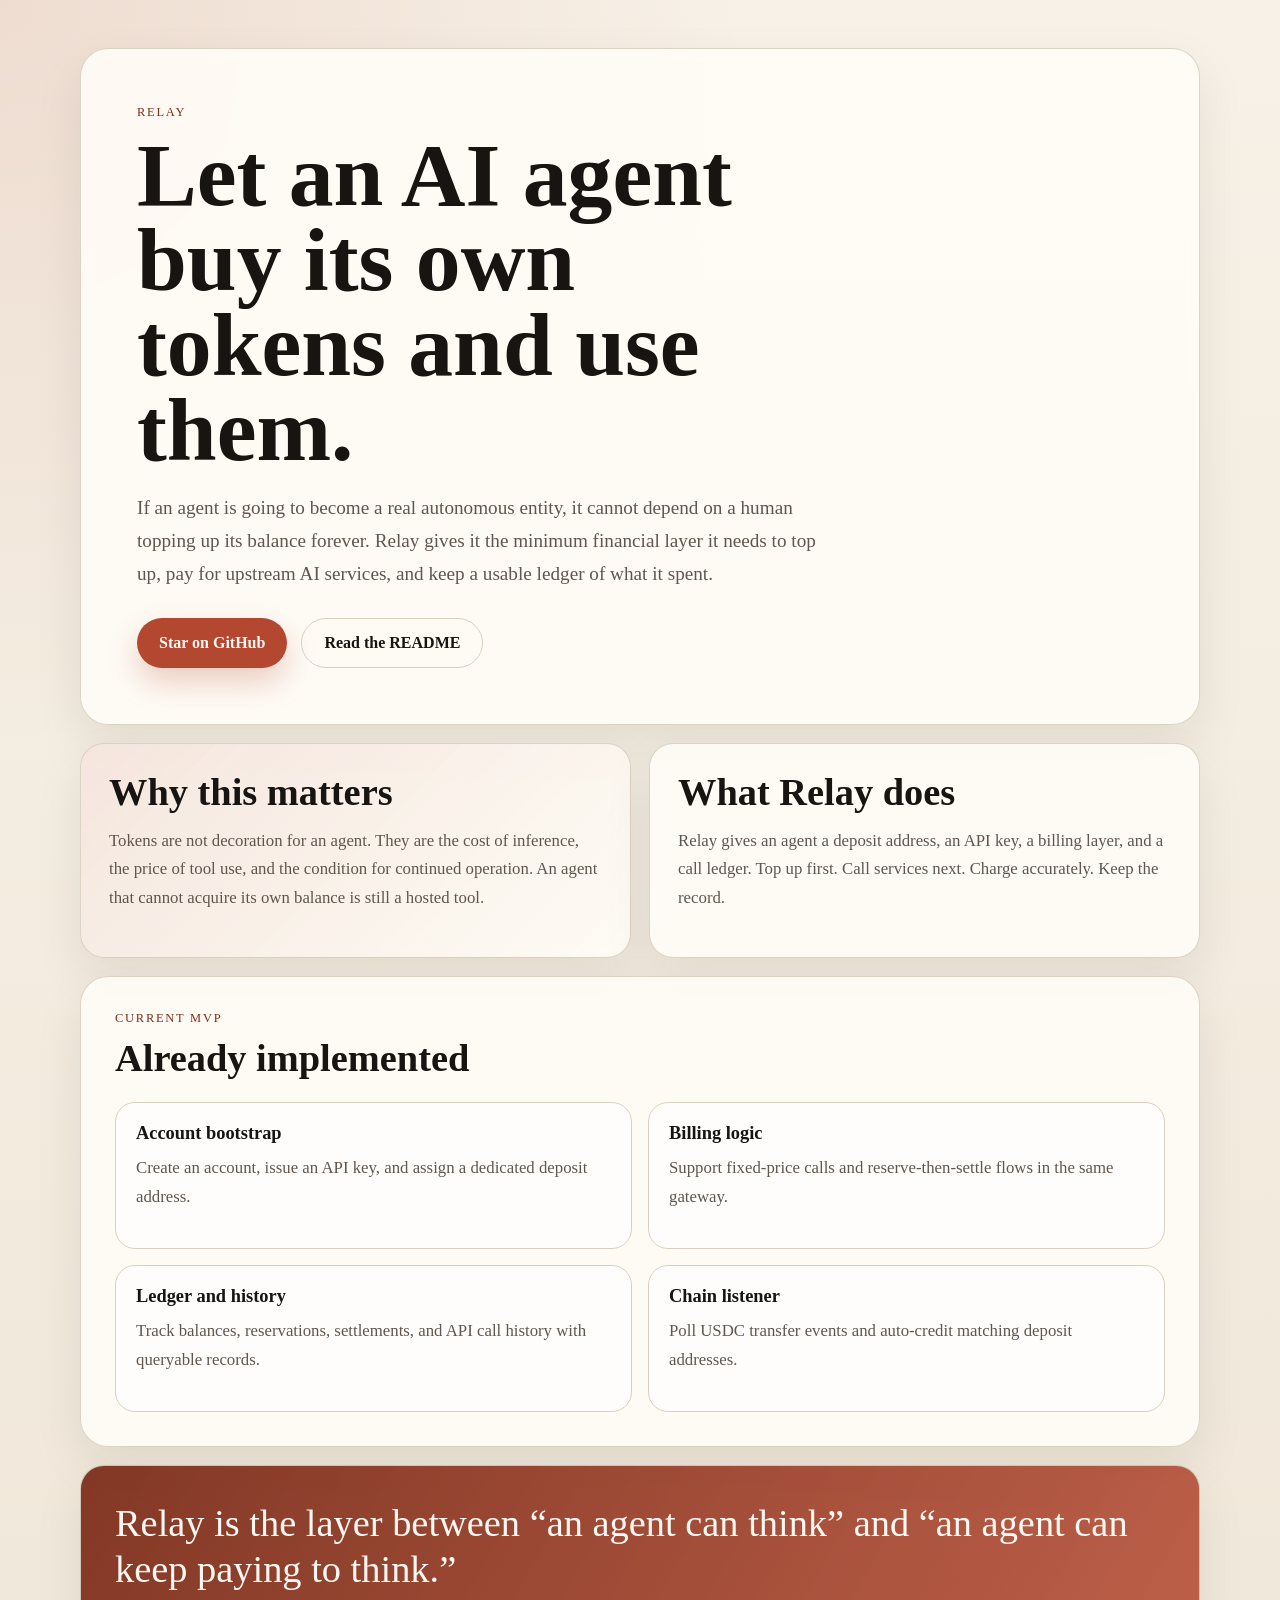
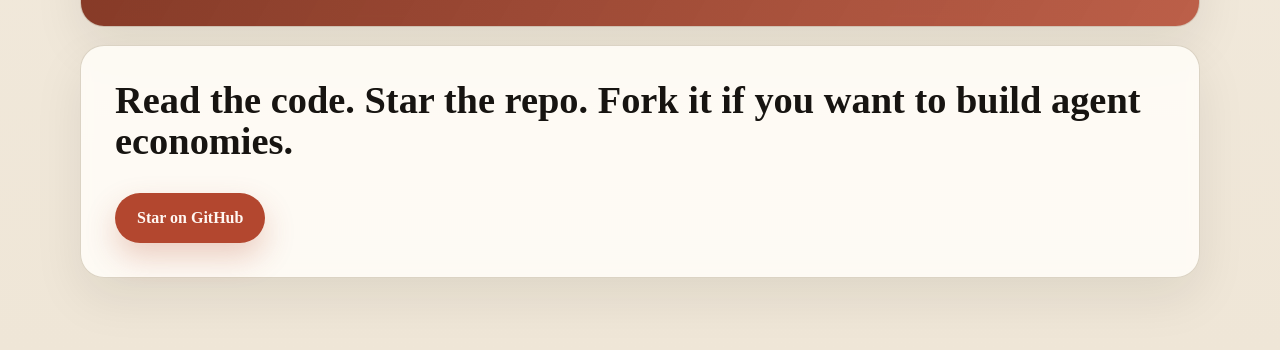
==== site/index.html @ 21c87e49 "feat: add GitHub Pages landing page" ====
<!DOCTYPE html>
<html lang="en">
  <head>
    <meta charset="utf-8" />
    <meta name="viewport" content="width=device-width, initial-scale=1" />
    <title>Relay | Let AI Agents Buy Their Own Tokens</title>
    <meta
      name="description"
      content="Relay gives AI agents the financial layer they need to buy their own tokens, use paid AI services, and move toward self-sustaining operation."
    />
    <link rel="stylesheet" href="./styles.css" />
  </head>
  <body>
    <main class="page">
      <section class="hero">
        <p class="eyebrow">Relay</p>
        <h1>Let an AI agent buy its own tokens and use them.</h1>
        <p class="lede">
          If an agent is going to become a real autonomous entity, it cannot
          depend on a human topping up its balance forever. Relay gives it the
          minimum financial layer it needs to top up, pay for upstream AI
          services, and keep a usable ledger of what it spent.
        </p>
        <div class="cta-row">
          <a class="button button-primary" href="https://github.com/y2hhbw/relay"
            >Star on GitHub</a
          >
          <a class="button button-secondary" href="https://github.com/y2hhbw/relay#readme"
            >Read the README</a
          >
        </div>
      </section>

      <section class="grid">
        <article class="card card-accent">
          <h2>Why this matters</h2>
          <p>
            Tokens are not decoration for an agent. They are the cost of
            inference, the price of tool use, and the condition for continued
            operation. An agent that cannot acquire its own balance is still a
            hosted tool.
          </p>
        </article>
        <article class="card">
          <h2>What Relay does</h2>
          <p>
            Relay gives an agent a deposit address, an API key, a billing
            layer, and a call ledger. Top up first. Call services next. Charge
            accurately. Keep the record.
          </p>
        </article>
      </section>

      <section class="stack">
        <div class="section-head">
          <p class="kicker">Current MVP</p>
          <h2>Already implemented</h2>
        </div>
        <div class="feature-list">
          <article class="feature">
            <h3>Account bootstrap</h3>
            <p>Create an account, issue an API key, and assign a dedicated deposit address.</p>
          </article>
          <article class="feature">
            <h3>Billing logic</h3>
            <p>Support fixed-price calls and reserve-then-settle flows in the same gateway.</p>
          </article>
          <article class="feature">
            <h3>Ledger and history</h3>
            <p>Track balances, reservations, settlements, and API call history with queryable records.</p>
          </article>
          <article class="feature">
            <h3>Chain listener</h3>
            <p>Poll USDC transfer events and auto-credit matching deposit addresses.</p>
          </article>
        </div>
      </section>

      <section class="quote-block">
        <p>
          Relay is the layer between “an agent can think” and “an agent can
          keep paying to think.”
        </p>
      </section>

      <section class="footer-cta">
        <h2>Read the code. Star the repo. Fork it if you want to build agent economies.</h2>
        <a class="button button-primary" href="https://github.com/y2hhbw/relay">Star on GitHub</a>
      </section>
    </main>
  </body>
</html>
---- site/styles.css ----
:root {
  --bg: #f4f0e8;
  --paper: #fffdf8;
  --ink: #171411;
  --muted: #60564d;
  --line: #d8cfbf;
  --accent: #b3472f;
  --accent-dark: #7c2e1b;
  --accent-soft: #f1d6cf;
  --shadow: 0 20px 50px rgba(23, 20, 17, 0.08);
}

* {
  box-sizing: border-box;
}

body {
  margin: 0;
  font-family: Georgia, "Times New Roman", serif;
  color: var(--ink);
  background:
    radial-gradient(circle at top left, rgba(179, 71, 47, 0.12), transparent 32%),
    linear-gradient(180deg, #f7f1e7 0%, #efe6d7 100%);
}

a {
  color: inherit;
}

.page {
  width: min(1120px, calc(100% - 32px));
  margin: 0 auto;
  padding: 48px 0 72px;
}

.hero,
.card,
.stack,
.quote-block,
.footer-cta {
  background: rgba(255, 253, 248, 0.88);
  border: 1px solid rgba(216, 207, 191, 0.9);
  box-shadow: var(--shadow);
  backdrop-filter: blur(6px);
}

.hero {
  padding: 56px;
  border-radius: 28px;
}

.eyebrow,
.kicker {
  margin: 0 0 12px;
  text-transform: uppercase;
  letter-spacing: 0.14em;
  font-size: 0.78rem;
  color: var(--accent-dark);
}

h1,
h2,
h3,
p {
  margin-top: 0;
}

h1 {
  max-width: 14ch;
  font-size: clamp(3rem, 7vw, 5.6rem);
  line-height: 0.95;
  margin-bottom: 20px;
}

.lede {
  max-width: 44rem;
  font-size: 1.2rem;
  line-height: 1.7;
  color: var(--muted);
  margin-bottom: 28px;
}

.cta-row {
  display: flex;
  gap: 14px;
  flex-wrap: wrap;
}

.button {
  display: inline-flex;
  align-items: center;
  justify-content: center;
  min-height: 50px;
  padding: 0 22px;
  border-radius: 999px;
  text-decoration: none;
  font-weight: 700;
  transition: transform 160ms ease, box-shadow 160ms ease, background 160ms ease;
}

.button:hover {
  transform: translateY(-1px);
}

.button-primary {
  background: var(--accent);
  color: #fff7f2;
  box-shadow: 0 14px 30px rgba(179, 71, 47, 0.25);
}

.button-primary:hover {
  background: #9f3f2a;
}

.button-secondary {
  background: transparent;
  border: 1px solid var(--line);
}

.grid {
  display: grid;
  grid-template-columns: repeat(2, minmax(0, 1fr));
  gap: 18px;
  margin-top: 18px;
}

.card {
  border-radius: 24px;
  padding: 28px;
}

.card-accent {
  background:
    linear-gradient(135deg, rgba(179, 71, 47, 0.12), transparent),
    rgba(255, 253, 248, 0.9);
}

.card h2,
.stack h2,
.footer-cta h2 {
  font-size: clamp(1.8rem, 3vw, 2.8rem);
  line-height: 1.05;
  margin-bottom: 14px;
}

.card p,
.feature p,
.quote-block p {
  color: var(--muted);
  line-height: 1.7;
  font-size: 1.05rem;
}

.stack {
  margin-top: 18px;
  border-radius: 28px;
  padding: 34px;
}

.section-head {
  margin-bottom: 24px;
}

.feature-list {
  display: grid;
  grid-template-columns: repeat(2, minmax(0, 1fr));
  gap: 16px;
}

.feature {
  padding: 20px;
  border-radius: 20px;
  border: 1px solid var(--line);
  background: rgba(255, 255, 255, 0.6);
}

.feature h3 {
  font-size: 1.15rem;
  margin-bottom: 10px;
}

.quote-block {
  margin-top: 18px;
  border-radius: 24px;
  padding: 34px;
  background:
    linear-gradient(120deg, rgba(124, 46, 27, 0.95), rgba(179, 71, 47, 0.85));
}

.quote-block p {
  margin: 0;
  font-size: clamp(1.6rem, 3vw, 2.5rem);
  line-height: 1.2;
  color: #fff7f2;
}

.footer-cta {
  margin-top: 18px;
  border-radius: 24px;
  padding: 34px;
  display: flex;
  flex-direction: column;
  gap: 18px;
  align-items: flex-start;
}

@media (max-width: 760px) {
  .page {
    width: min(100% - 20px, 1120px);
    padding: 18px 0 40px;
  }

  .hero,
  .stack,
  .quote-block,
  .footer-cta,
  .card {
    padding: 24px;
    border-radius: 22px;
  }

  .grid,
  .feature-list {
    grid-template-columns: 1fr;
  }

  h1 {
    max-width: none;
  }
}
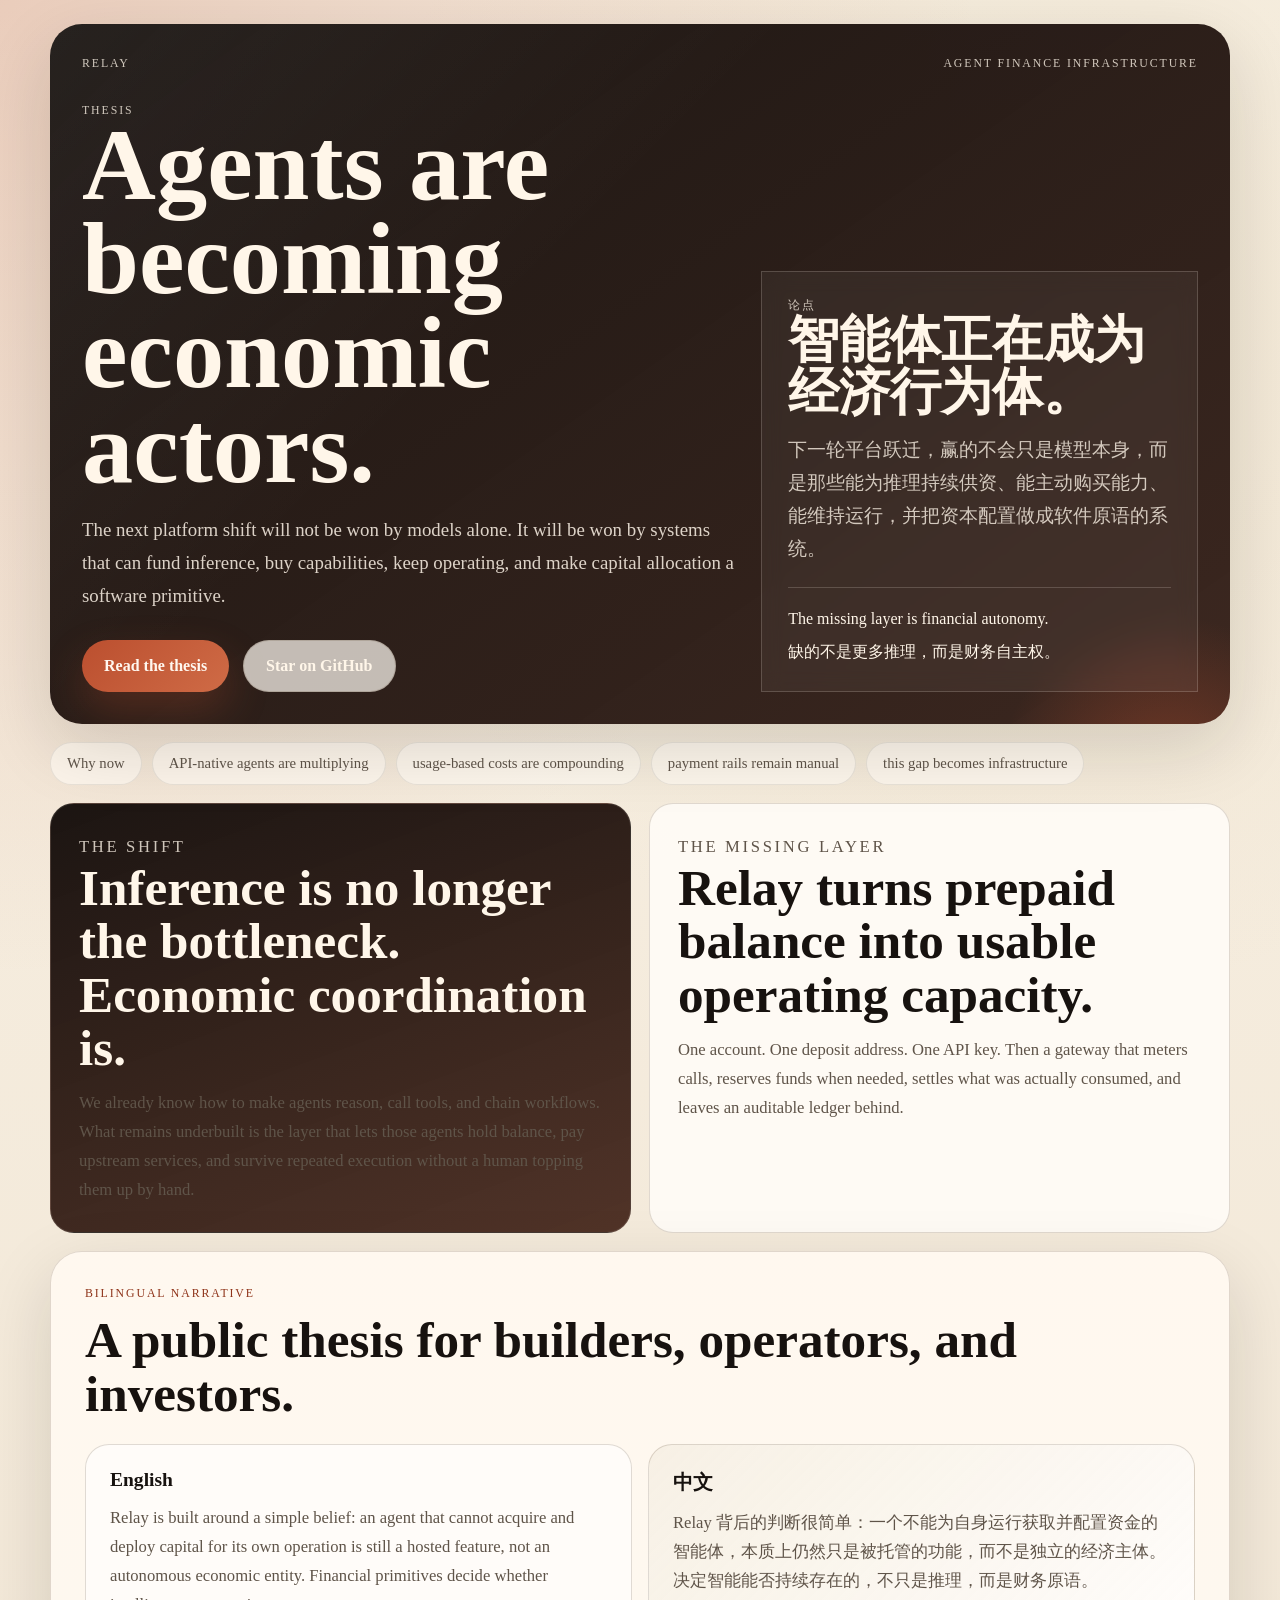
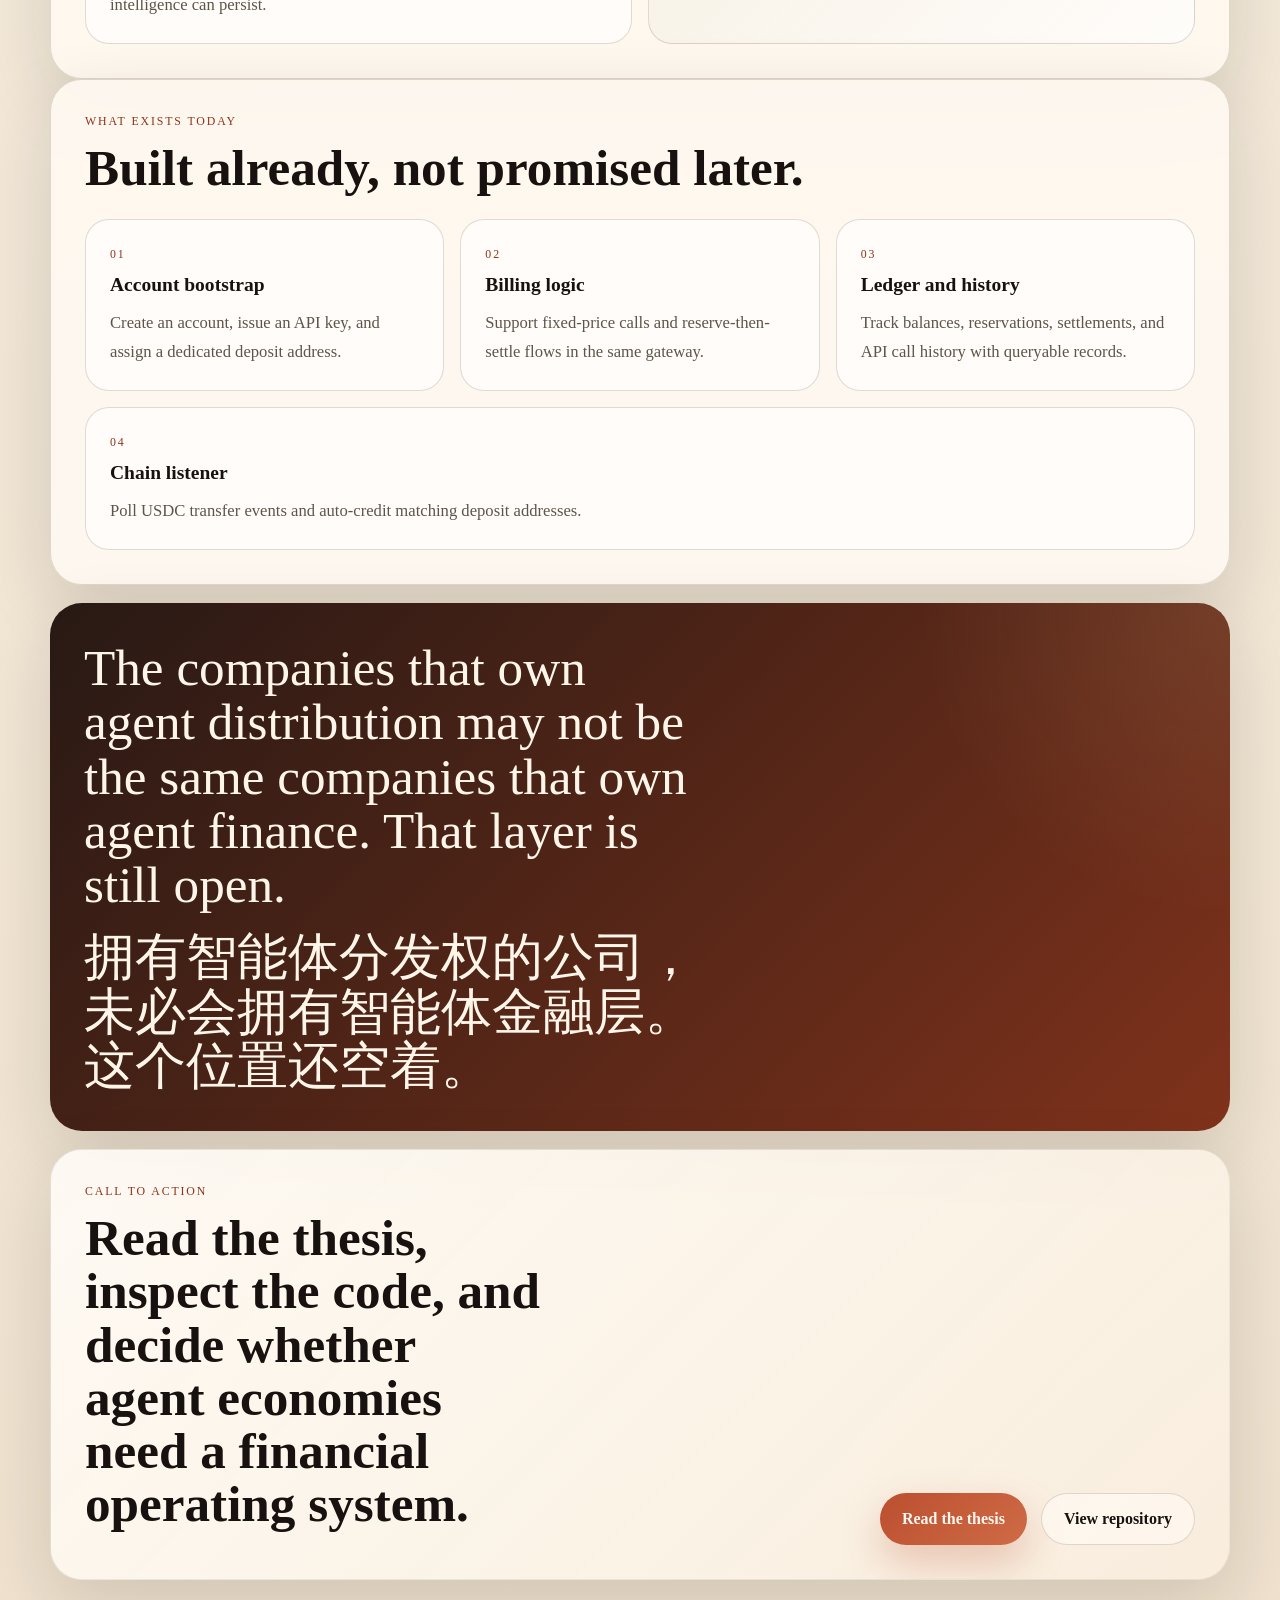
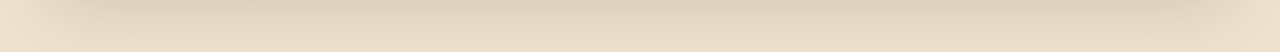
==== commit 7f600ea0: "Refresh landing page thesis and bilingual copy" ====
--- a/site/index.html
+++ b/site/index.html
@@ -3,73 +3,129 @@
   <head>
     <meta charset="utf-8" />
     <meta name="viewport" content="width=device-width, initial-scale=1" />
-    <title>Relay | Let AI Agents Buy Their Own Tokens</title>
+    <title>Relay | Financial Infrastructure for Agent Economies</title>
     <meta
       name="description"
-      content="Relay gives AI agents the financial layer they need to buy their own tokens, use paid AI services, and move toward self-sustaining operation."
+      content="Relay is the financial layer for agent economies: account bootstrap, prepaid balances, billing logic, and auditable ledgers for AI systems that need to operate with economic autonomy."
     />
     <link rel="stylesheet" href="./styles.css" />
   </head>
   <body>
     <main class="page">
       <section class="hero">
-        <p class="eyebrow">Relay</p>
-        <h1>Let an AI agent buy its own tokens and use them.</h1>
-        <p class="lede">
-          If an agent is going to become a real autonomous entity, it cannot
-          depend on a human topping up its balance forever. Relay gives it the
-          minimum financial layer it needs to top up, pay for upstream AI
-          services, and keep a usable ledger of what it spent.
-        </p>
-        <div class="cta-row">
-          <a class="button button-primary" href="https://github.com/y2hhbw/relay"
-            >Star on GitHub</a
-          >
-          <a class="button button-secondary" href="https://github.com/y2hhbw/relay#readme"
-            >Read the README</a
-          >
+        <div class="hero-topline">
+          <p class="eyebrow">Relay</p>
+          <p class="signal">Agent Finance Infrastructure</p>
+        </div>
+        <div class="hero-grid">
+          <div class="hero-copy">
+            <p class="hero-label">Thesis</p>
+            <h1>Agents are becoming economic actors.</h1>
+            <p class="lede">
+              The next platform shift will not be won by models alone. It will
+              be won by systems that can fund inference, buy capabilities, keep
+              operating, and make capital allocation a software primitive.
+            </p>
+            <div class="cta-row">
+              <a class="button button-primary" href="https://github.com/y2hhbw/relay#readme"
+                >Read the thesis</a
+              >
+              <a class="button button-secondary" href="https://github.com/y2hhbw/relay"
+                >Star on GitHub</a
+              >
+            </div>
+          </div>
+          <div class="hero-copy hero-copy-cn">
+            <p class="hero-label">论点</p>
+            <h2>智能体正在成为经济行为体。</h2>
+            <p class="lede lede-cn">
+              下一轮平台跃迁，赢的不会只是模型本身，而是那些能为推理持续供资、能主动购买能力、能维持运行，并把资本配置做成软件原语的系统。
+            </p>
+            <div class="hero-note">
+              <p>The missing layer is financial autonomy.</p>
+              <p>缺的不是更多推理，而是财务自主权。</p>
+            </div>
+          </div>
         </div>
       </section>
 
-      <section class="grid">
-        <article class="card card-accent">
-          <h2>Why this matters</h2>
+      <section class="ticker">
+        <p>Why now</p>
+        <p>API-native agents are multiplying</p>
+        <p>usage-based costs are compounding</p>
+        <p>payment rails remain manual</p>
+        <p>this gap becomes infrastructure</p>
+      </section>
+
+      <section class="thesis-grid">
+        <article class="panel panel-dark">
+          <p class="kicker">The Shift</p>
+          <h3>Inference is no longer the bottleneck. Economic coordination is.</h3>
           <p>
-            Tokens are not decoration for an agent. They are the cost of
-            inference, the price of tool use, and the condition for continued
-            operation. An agent that cannot acquire its own balance is still a
-            hosted tool.
+            We already know how to make agents reason, call tools, and chain
+            workflows. What remains underbuilt is the layer that lets those
+            agents hold balance, pay upstream services, and survive repeated
+            execution without a human topping them up by hand.
           </p>
         </article>
-        <article class="card">
-          <h2>What Relay does</h2>
+        <article class="panel">
+          <p class="kicker">The Missing Layer</p>
+          <h3>Relay turns prepaid balance into usable operating capacity.</h3>
           <p>
-            Relay gives an agent a deposit address, an API key, a billing
-            layer, and a call ledger. Top up first. Call services next. Charge
-            accurately. Keep the record.
+            One account. One deposit address. One API key. Then a gateway that
+            meters calls, reserves funds when needed, settles what was actually
+            consumed, and leaves an auditable ledger behind.
           </p>
         </article>
       </section>
 
-      <section class="stack">
+      <section class="section narrative">
         <div class="section-head">
-          <p class="kicker">Current MVP</p>
-          <h2>Already implemented</h2>
+          <p class="kicker">Bilingual Narrative</p>
+          <h2>A public thesis for builders, operators, and investors.</h2>
+        </div>
+        <div class="narrative-grid">
+          <article class="narrative-card">
+            <h3>English</h3>
+            <p>
+              Relay is built around a simple belief: an agent that cannot
+              acquire and deploy capital for its own operation is still a hosted
+              feature, not an autonomous economic entity. Financial primitives
+              decide whether intelligence can persist.
+            </p>
+          </article>
+          <article class="narrative-card narrative-card-cn">
+            <h3>中文</h3>
+            <p>
+              Relay 背后的判断很简单：一个不能为自身运行获取并配置资金的智能体，本质上仍然只是被托管的功能，而不是独立的经济主体。决定智能能否持续存在的，不只是推理，而是财务原语。
+            </p>
+          </article>
+        </div>
+      </section>
+
+      <section class="section stack">
+        <div class="section-head">
+          <p class="kicker">What Exists Today</p>
+          <h2>Built already, not promised later.</h2>
         </div>
         <div class="feature-list">
           <article class="feature">
+            <span class="feature-index">01</span>
             <h3>Account bootstrap</h3>
             <p>Create an account, issue an API key, and assign a dedicated deposit address.</p>
           </article>
           <article class="feature">
+            <span class="feature-index">02</span>
             <h3>Billing logic</h3>
             <p>Support fixed-price calls and reserve-then-settle flows in the same gateway.</p>
           </article>
           <article class="feature">
+            <span class="feature-index">03</span>
             <h3>Ledger and history</h3>
             <p>Track balances, reservations, settlements, and API call history with queryable records.</p>
           </article>
           <article class="feature">
+            <span class="feature-index">04</span>
             <h3>Chain listener</h3>
             <p>Poll USDC transfer events and auto-credit matching deposit addresses.</p>
           </article>
@@ -78,14 +134,27 @@
 
       <section class="quote-block">
         <p>
-          Relay is the layer between “an agent can think” and “an agent can
-          keep paying to think.”
+          The companies that own agent distribution may not be the same
+          companies that own agent finance. That layer is still open.
+        </p>
+        <p class="quote-cn">
+          拥有智能体分发权的公司，未必会拥有智能体金融层。这个位置还空着。
         </p>
       </section>
 
       <section class="footer-cta">
-        <h2>Read the code. Star the repo. Fork it if you want to build agent economies.</h2>
-        <a class="button button-primary" href="https://github.com/y2hhbw/relay">Star on GitHub</a>
+        <div>
+          <p class="kicker">Call To Action</p>
+          <h2>Read the thesis, inspect the code, and decide whether agent economies need a financial operating system.</h2>
+        </div>
+        <div class="cta-row">
+          <a class="button button-primary" href="https://github.com/y2hhbw/relay#readme"
+            >Read the thesis</a
+          >
+          <a class="button button-secondary" href="https://github.com/y2hhbw/relay"
+            >View repository</a
+          >
+        </div>
       </section>
     </main>
   </body>
--- a/site/styles.css
+++ b/site/styles.css
@@ -1,230 +1,410 @@
 :root {
-  --bg: #f4f0e8;
-  --paper: #fffdf8;
-  --ink: #171411;
-  --muted: #60564d;
-  --line: #d8cfbf;
-  --accent: #b3472f;
-  --accent-dark: #7c2e1b;
-  --accent-soft: #f1d6cf;
-  --shadow: 0 20px 50px rgba(23, 20, 17, 0.08);
+  --bg: #f3ede3;
+  --bg-deep: #17120f;
+  --paper: rgba(255, 249, 241, 0.92);
+  --paper-strong: #fffaf2;
+  --ink: #17120f;
+  --muted: #5f5449;
+  --line: rgba(83, 60, 39, 0.18);
+  --line-strong: rgba(255, 245, 233, 0.18);
+  --accent: #bb4f2f;
+  --accent-strong: #8f341a;
+  --gold: #d6b98a;
+  --cream: #fff6e9;
+  --shadow: 0 24px 70px rgba(23, 18, 15, 0.14);
 }
 
 * {
   box-sizing: border-box;
 }
 
+html {
+  scroll-behavior: smooth;
+}
+
 body {
   margin: 0;
+  color: var(--ink);
   font-family: Georgia, "Times New Roman", serif;
-  color: var(--ink);
-  background:
-    radial-gradient(circle at top left, rgba(179, 71, 47, 0.12), transparent 32%),
-    linear-gradient(180deg, #f7f1e7 0%, #efe6d7 100%);
+  background:
+    radial-gradient(circle at top left, rgba(187, 79, 47, 0.22), transparent 28%),
+    radial-gradient(circle at 80% 10%, rgba(214, 185, 138, 0.18), transparent 22%),
+    linear-gradient(180deg, #f7f0e3 0%, #efe1ce 100%);
 }
 
 a {
   color: inherit;
 }
 
+p,
+h1,
+h2,
+h3 {
+  margin-top: 0;
+}
+
 .page {
-  width: min(1120px, calc(100% - 32px));
+  width: min(1180px, calc(100% - 32px));
   margin: 0 auto;
-  padding: 48px 0 72px;
+  padding: 24px 0 72px;
 }
 
 .hero,
-.card,
-.stack,
+.section,
 .quote-block,
 .footer-cta {
-  background: rgba(255, 253, 248, 0.88);
-  border: 1px solid rgba(216, 207, 191, 0.9);
+  position: relative;
+  overflow: hidden;
+  border-radius: 32px;
   box-shadow: var(--shadow);
-  backdrop-filter: blur(6px);
 }
 
 .hero {
-  padding: 56px;
-  border-radius: 28px;
+  padding: 32px;
+  color: var(--cream);
+  background:
+    linear-gradient(135deg, rgba(255, 255, 255, 0.06), transparent 40%),
+    linear-gradient(145deg, rgba(16, 12, 10, 0.96), rgba(48, 27, 20, 0.94));
+}
+
+.hero::after {
+  content: "";
+  position: absolute;
+  inset: auto -10% -35% auto;
+  width: 360px;
+  height: 360px;
+  border-radius: 50%;
+  background: radial-gradient(circle, rgba(187, 79, 47, 0.46), transparent 68%);
+  pointer-events: none;
+}
+
+.hero-topline,
+.ticker,
+.cta-row,
+.hero-note,
+.feature-list,
+.narrative-grid,
+.thesis-grid {
+  display: flex;
+}
+
+.hero-topline {
+  justify-content: space-between;
+  gap: 16px;
+  margin-bottom: 32px;
+  align-items: center;
 }
 
 .eyebrow,
-.kicker {
-  margin: 0 0 12px;
+.kicker,
+.hero-label,
+.signal,
+.feature-index {
   text-transform: uppercase;
-  letter-spacing: 0.14em;
-  font-size: 0.78rem;
-  color: var(--accent-dark);
-}
-
-h1,
-h2,
-h3,
-p {
-  margin-top: 0;
+  letter-spacing: 0.16em;
+  font-size: 0.74rem;
+}
+
+.eyebrow,
+.hero-label,
+.signal {
+  margin: 0;
+  color: rgba(255, 246, 233, 0.78);
+}
+
+.signal {
+  text-align: right;
+}
+
+.hero-grid {
+  display: grid;
+  grid-template-columns: minmax(0, 1.2fr) minmax(320px, 0.8fr);
+  gap: 24px;
+  align-items: end;
+}
+
+.hero-copy {
+  position: relative;
+  z-index: 1;
 }
 
 h1 {
-  max-width: 14ch;
-  font-size: clamp(3rem, 7vw, 5.6rem);
-  line-height: 0.95;
-  margin-bottom: 20px;
+  max-width: 10ch;
+  margin-bottom: 18px;
+  font-size: clamp(3.4rem, 8vw, 6.5rem);
+  line-height: 0.92;
+}
+
+.hero-copy h2 {
+  margin-bottom: 14px;
+  font-size: clamp(2.1rem, 4vw, 3.3rem);
+  line-height: 1.02;
 }
 
 .lede {
-  max-width: 44rem;
-  font-size: 1.2rem;
-  line-height: 1.7;
-  color: var(--muted);
+  max-width: 42rem;
   margin-bottom: 28px;
+  color: rgba(255, 246, 233, 0.84);
+  font-size: 1.18rem;
+  line-height: 1.75;
+}
+
+.lede-cn {
+  margin-bottom: 22px;
+  color: rgba(255, 246, 233, 0.78);
+}
+
+.hero-copy-cn {
+  padding: 26px;
+  border: 1px solid var(--line-strong);
+  background: rgba(255, 248, 238, 0.05);
+  backdrop-filter: blur(10px);
+}
+
+.hero-note {
+  flex-direction: column;
+  gap: 8px;
+  padding-top: 18px;
+  border-top: 1px solid var(--line-strong);
+}
+
+.hero-note p {
+  margin-bottom: 0;
+  font-size: 1rem;
+  line-height: 1.6;
 }
 
 .cta-row {
-  display: flex;
+  flex-wrap: wrap;
   gap: 14px;
-  flex-wrap: wrap;
 }
 
 .button {
   display: inline-flex;
+  min-height: 52px;
   align-items: center;
   justify-content: center;
-  min-height: 50px;
   padding: 0 22px;
   border-radius: 999px;
   text-decoration: none;
   font-weight: 700;
-  transition: transform 160ms ease, box-shadow 160ms ease, background 160ms ease;
+  transition: transform 180ms ease, box-shadow 180ms ease, background 180ms ease, border-color 180ms ease;
 }
 
 .button:hover {
-  transform: translateY(-1px);
+  transform: translateY(-2px);
 }
 
 .button-primary {
-  background: var(--accent);
-  color: #fff7f2;
-  box-shadow: 0 14px 30px rgba(179, 71, 47, 0.25);
+  color: #fff7ef;
+  background: linear-gradient(135deg, var(--accent), #cf6b46);
+  box-shadow: 0 18px 40px rgba(187, 79, 47, 0.28);
 }
 
 .button-primary:hover {
-  background: #9f3f2a;
+  background: linear-gradient(135deg, var(--accent-strong), var(--accent));
 }
 
 .button-secondary {
-  background: transparent;
+  color: inherit;
   border: 1px solid var(--line);
-}
-
-.grid {
-  display: grid;
-  grid-template-columns: repeat(2, minmax(0, 1fr));
+  background: rgba(255, 250, 242, 0.72);
+}
+
+.ticker {
+  gap: 10px;
+  flex-wrap: wrap;
+  margin: 18px 0;
+}
+
+.ticker p {
+  margin: 0;
+  padding: 12px 16px;
+  border-radius: 999px;
+  border: 1px solid rgba(23, 18, 15, 0.08);
+  background: rgba(255, 250, 242, 0.72);
+  color: var(--muted);
+  font-size: 0.92rem;
+}
+
+.section {
+  padding: 34px;
+  background: var(--paper);
+  border: 1px solid var(--line);
+}
+
+.thesis-grid {
   gap: 18px;
-  margin-top: 18px;
-}
-
-.card {
+  margin-bottom: 18px;
+}
+
+.thesis-grid,
+.narrative-grid,
+.feature-list {
+  flex-wrap: wrap;
+}
+
+.panel,
+.narrative-card,
+.feature {
+  flex: 1 1 320px;
   border-radius: 24px;
+}
+
+.panel {
+  min-height: 100%;
   padding: 28px;
-}
-
-.card-accent {
-  background:
-    linear-gradient(135deg, rgba(179, 71, 47, 0.12), transparent),
-    rgba(255, 253, 248, 0.9);
-}
-
-.card h2,
-.stack h2,
+  background: rgba(255, 252, 247, 0.9);
+  border: 1px solid var(--line);
+}
+
+.panel-dark {
+  color: var(--cream);
+  background:
+    linear-gradient(160deg, rgba(18, 12, 9, 0.96), rgba(66, 35, 24, 0.92));
+  border-color: rgba(255, 245, 233, 0.12);
+}
+
+.panel-dark p,
+.panel-dark .kicker {
+  color: rgba(255, 246, 233, 0.78);
+}
+
+.panel h3,
+.section-head h2,
 .footer-cta h2 {
-  font-size: clamp(1.8rem, 3vw, 2.8rem);
-  line-height: 1.05;
   margin-bottom: 14px;
-}
-
-.card p,
+  font-size: clamp(2rem, 4vw, 3.2rem);
+  line-height: 1.04;
+}
+
+.panel p,
+.narrative-card p,
 .feature p,
 .quote-block p {
+  margin-bottom: 0;
   color: var(--muted);
-  line-height: 1.7;
-  font-size: 1.05rem;
-}
-
-.stack {
-  margin-top: 18px;
-  border-radius: 28px;
-  padding: 34px;
+  font-size: 1.04rem;
+  line-height: 1.75;
 }
 
 .section-head {
   margin-bottom: 24px;
 }
 
+.kicker,
+.feature-index {
+  margin-bottom: 12px;
+  color: var(--accent-strong);
+}
+
+.narrative-grid,
 .feature-list {
-  display: grid;
-  grid-template-columns: repeat(2, minmax(0, 1fr));
   gap: 16px;
 }
 
+.narrative-card,
 .feature {
-  padding: 20px;
-  border-radius: 20px;
+  padding: 24px;
   border: 1px solid var(--line);
-  background: rgba(255, 255, 255, 0.6);
-}
-
-.feature h3 {
-  font-size: 1.15rem;
-  margin-bottom: 10px;
+  background: rgba(255, 255, 255, 0.62);
+}
+
+.narrative-card-cn {
+  background:
+    linear-gradient(135deg, rgba(214, 185, 138, 0.2), transparent),
+    rgba(255, 255, 255, 0.72);
+}
+
+.feature h3,
+.narrative-card h3 {
+  font-size: 1.22rem;
+  margin-bottom: 12px;
+}
+
+.feature-index {
+  display: inline-block;
 }
 
 .quote-block {
   margin-top: 18px;
-  border-radius: 24px;
-  padding: 34px;
-  background:
-    linear-gradient(120deg, rgba(124, 46, 27, 0.95), rgba(179, 71, 47, 0.85));
+  padding: 38px 34px;
+  color: var(--cream);
+  background:
+    radial-gradient(circle at top right, rgba(214, 185, 138, 0.14), transparent 24%),
+    linear-gradient(135deg, #281914, #7f321b);
 }
 
 .quote-block p {
-  margin: 0;
-  font-size: clamp(1.6rem, 3vw, 2.5rem);
-  line-height: 1.2;
-  color: #fff7f2;
+  max-width: 24ch;
+  color: inherit;
+  font-size: clamp(2rem, 4vw, 3.4rem);
+  line-height: 1.06;
+}
+
+.quote-cn {
+  margin-top: 18px;
+  max-width: 32ch;
+  color: rgba(255, 246, 233, 0.82);
+  font-size: 1.18rem;
+  line-height: 1.8;
 }
 
 .footer-cta {
   margin-top: 18px;
-  border-radius: 24px;
   padding: 34px;
   display: flex;
-  flex-direction: column;
-  gap: 18px;
-  align-items: flex-start;
-}
-
-@media (max-width: 760px) {
+  align-items: end;
+  justify-content: space-between;
+  gap: 22px;
+  border: 1px solid rgba(23, 18, 15, 0.08);
+  background:
+    linear-gradient(135deg, rgba(255, 252, 247, 0.9), rgba(250, 239, 223, 0.86));
+}
+
+.footer-cta h2 {
+  max-width: 18ch;
+}
+
+@media (max-width: 860px) {
   .page {
-    width: min(100% - 20px, 1120px);
-    padding: 18px 0 40px;
+    width: min(100% - 20px, 1180px);
+    padding: 14px 0 42px;
   }
 
   .hero,
-  .stack,
+  .section,
   .quote-block,
-  .footer-cta,
-  .card {
+  .footer-cta {
     padding: 24px;
-    border-radius: 22px;
-  }
-
-  .grid,
-  .feature-list {
+    border-radius: 24px;
+  }
+
+  .hero-grid,
+  .footer-cta {
     grid-template-columns: 1fr;
+    display: grid;
+  }
+
+  .hero-topline {
+    align-items: flex-start;
+    flex-direction: column;
+  }
+
+  .signal {
+    text-align: left;
   }
 
   h1 {
     max-width: none;
-  }
-}
+    font-size: clamp(2.8rem, 16vw, 4.6rem);
+  }
+
+  .quote-block p {
+    max-width: none;
+  }
+
+  .footer-cta h2 {
+    max-width: none;
+  }
+}
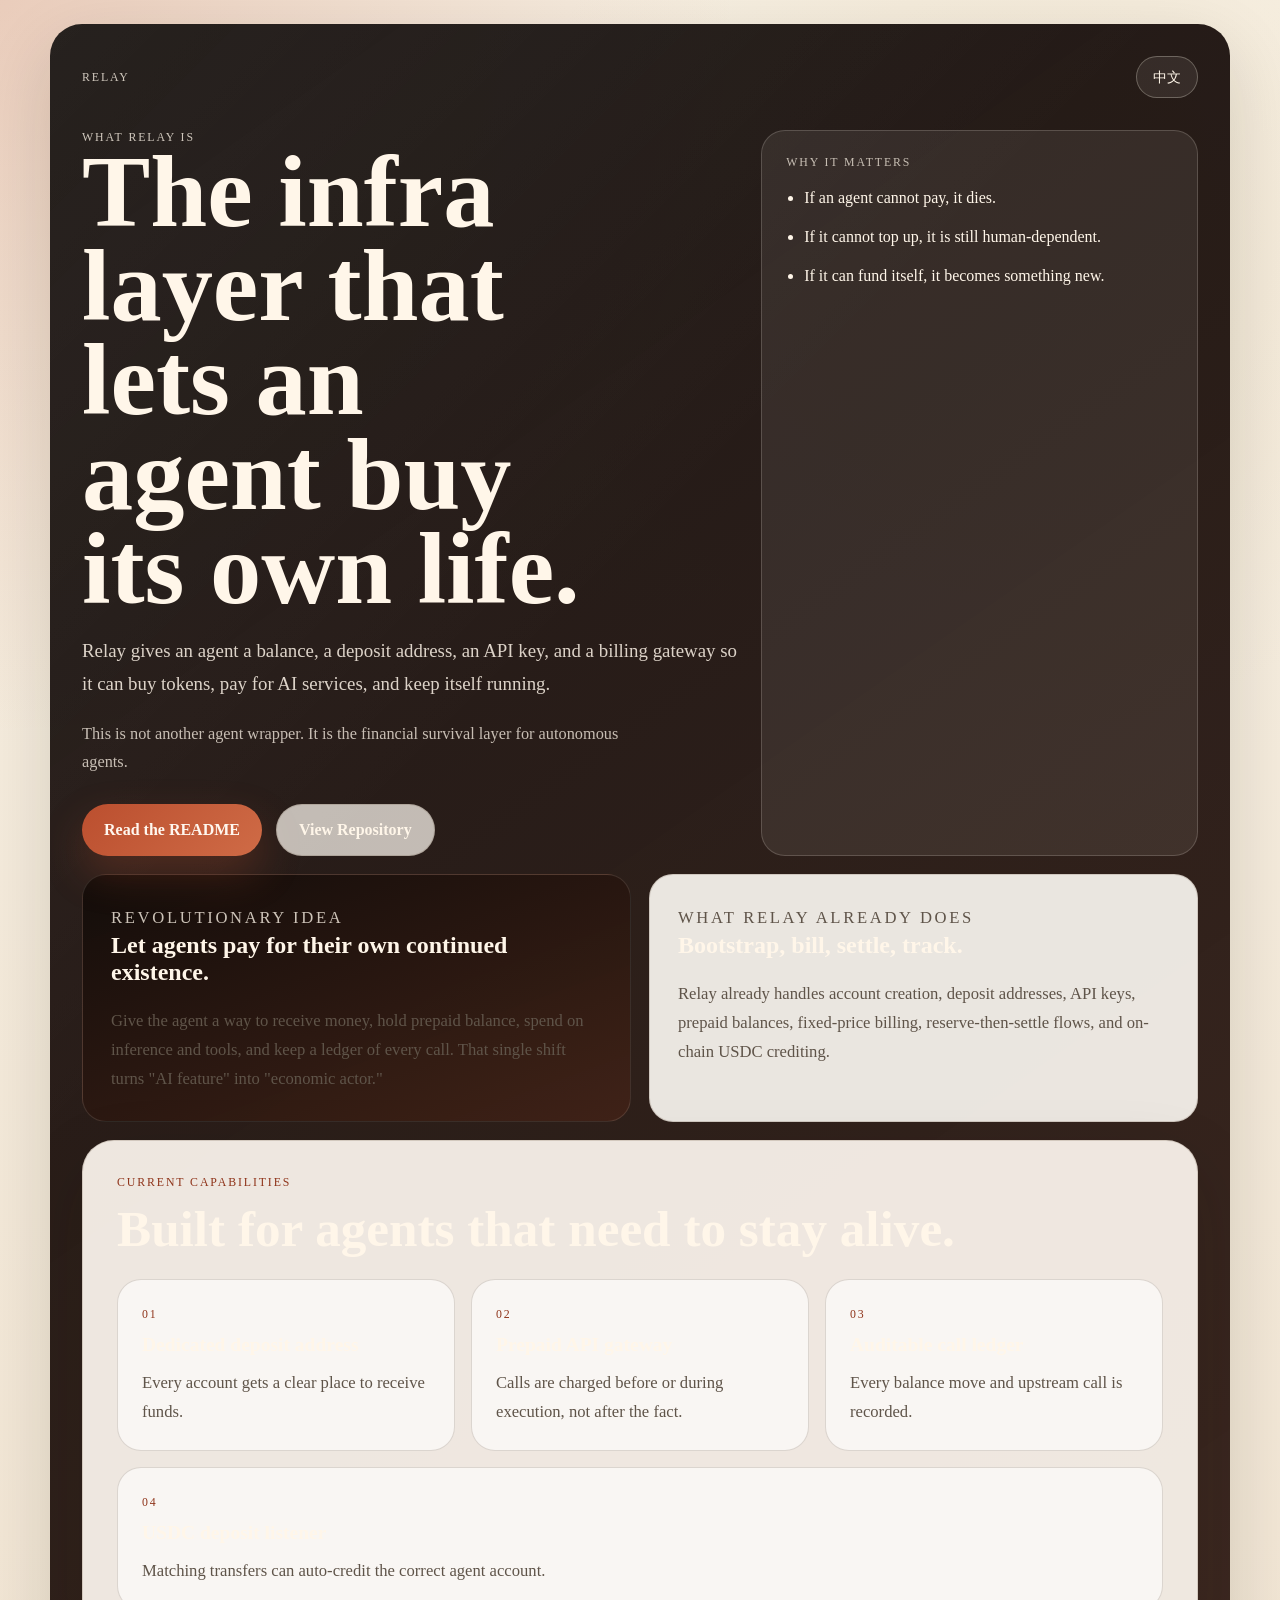
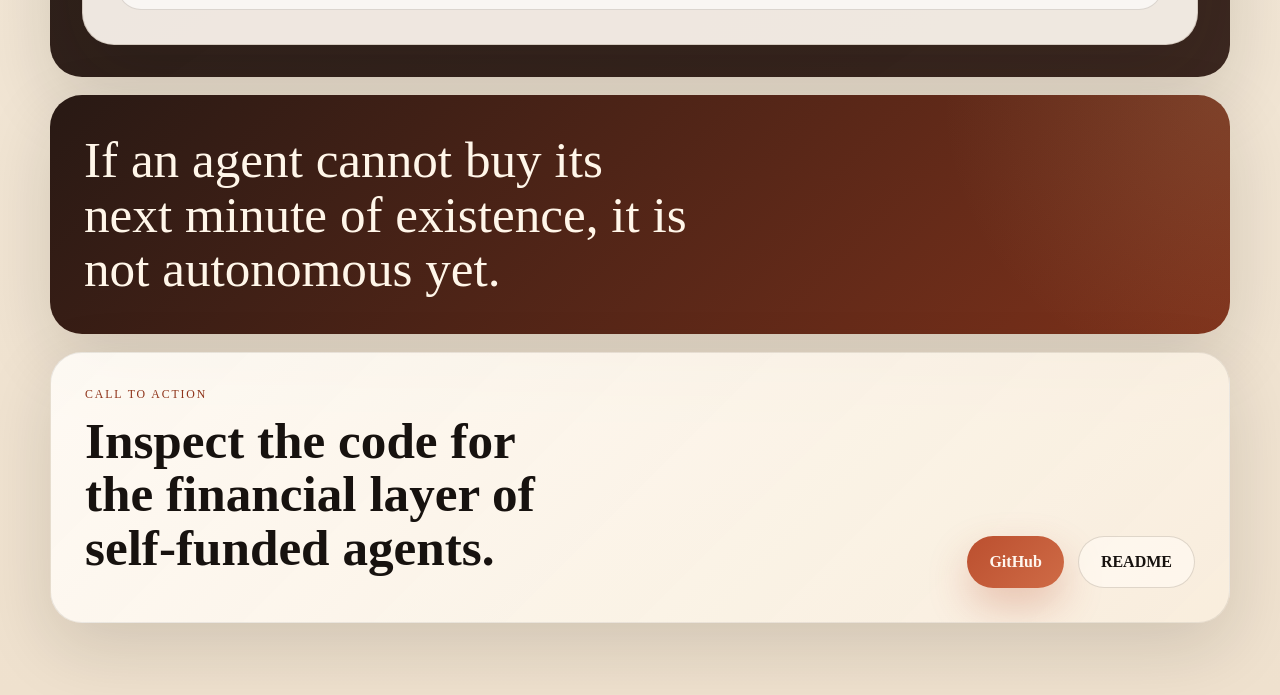
==== commit 34c7f876: "Refocus landing page messaging and language toggle" ====
--- a/site/index.html
+++ b/site/index.html
@@ -3,159 +3,227 @@
   <head>
     <meta charset="utf-8" />
     <meta name="viewport" content="width=device-width, initial-scale=1" />
-    <title>Relay | Financial Infrastructure for Agent Economies</title>
+    <title>Relay | Infra For Agents To Buy Their Own Life</title>
     <meta
       name="description"
-      content="Relay is the financial layer for agent economies: account bootstrap, prepaid balances, billing logic, and auditable ledgers for AI systems that need to operate with economic autonomy."
+      content="Relay is the infra layer that lets an agent fund itself, buy tokens, pay for upstream AI services, and keep operating without waiting for a human top-up."
     />
     <link rel="stylesheet" href="./styles.css" />
   </head>
-  <body>
+  <body data-lang="en">
     <main class="page">
       <section class="hero">
         <div class="hero-topline">
           <p class="eyebrow">Relay</p>
-          <p class="signal">Agent Finance Infrastructure</p>
-        </div>
-        <div class="hero-grid">
-          <div class="hero-copy">
-            <p class="hero-label">Thesis</p>
-            <h1>Agents are becoming economic actors.</h1>
-            <p class="lede">
-              The next platform shift will not be won by models alone. It will
-              be won by systems that can fund inference, buy capabilities, keep
-              operating, and make capital allocation a software primitive.
-            </p>
-            <div class="cta-row">
-              <a class="button button-primary" href="https://github.com/y2hhbw/relay#readme"
-                >Read the thesis</a
-              >
-              <a class="button button-secondary" href="https://github.com/y2hhbw/relay"
-                >Star on GitHub</a
-              >
-            </div>
-          </div>
-          <div class="hero-copy hero-copy-cn">
-            <p class="hero-label">论点</p>
-            <h2>智能体正在成为经济行为体。</h2>
-            <p class="lede lede-cn">
-              下一轮平台跃迁，赢的不会只是模型本身，而是那些能为推理持续供资、能主动购买能力、能维持运行，并把资本配置做成软件原语的系统。
-            </p>
-            <div class="hero-note">
-              <p>The missing layer is financial autonomy.</p>
-              <p>缺的不是更多推理，而是财务自主权。</p>
-            </div>
-          </div>
-        </div>
+          <button class="lang-toggle" type="button" id="lang-toggle" aria-label="Switch language">
+            中文
+          </button>
+        </div>
+        <section class="lang-panel is-active" data-lang-panel="en">
+          <div class="hero-grid">
+            <div class="hero-copy">
+              <p class="hero-label">What Relay Is</p>
+              <h1>The infra layer that lets an agent buy its own life.</h1>
+              <p class="lede">
+                Relay gives an agent a balance, a deposit address, an API key,
+                and a billing gateway so it can buy tokens, pay for AI services,
+                and keep itself running.
+              </p>
+              <p class="sublede">
+                This is not another agent wrapper. It is the financial survival
+                layer for autonomous agents.
+              </p>
+              <div class="cta-row">
+                <a class="button button-primary" href="https://github.com/y2hhbw/relay#readme">Read the README</a>
+                <a class="button button-secondary" href="https://github.com/y2hhbw/relay">View Repository</a>
+              </div>
+            </div>
+            <aside class="proof-card">
+              <p class="proof-label">Why It Matters</p>
+              <ul class="proof-list">
+                <li>If an agent cannot pay, it dies.</li>
+                <li>If it cannot top up, it is still human-dependent.</li>
+                <li>If it can fund itself, it becomes something new.</li>
+              </ul>
+            </aside>
+          </div>
+
+          <div class="statement-grid">
+            <article class="panel panel-dark">
+              <p class="kicker">Revolutionary Idea</p>
+              <h2>Let agents pay for their own continued existence.</h2>
+              <p>
+                Give the agent a way to receive money, hold prepaid balance,
+                spend on inference and tools, and keep a ledger of every call.
+                That single shift turns "AI feature" into "economic actor."
+              </p>
+            </article>
+            <article class="panel">
+              <p class="kicker">What Relay Already Does</p>
+              <h2>Bootstrap, bill, settle, track.</h2>
+              <p>
+                Relay already handles account creation, deposit addresses, API
+                keys, prepaid balances, fixed-price billing, reserve-then-settle
+                flows, and on-chain USDC crediting.
+              </p>
+            </article>
+          </div>
+
+          <section class="section stack">
+            <div class="section-head">
+              <p class="kicker">Current Capabilities</p>
+              <h2>Built for agents that need to stay alive.</h2>
+            </div>
+            <div class="feature-list">
+              <article class="feature">
+                <span class="feature-index">01</span>
+                <h3>Dedicated deposit address</h3>
+                <p>Every account gets a clear place to receive funds.</p>
+              </article>
+              <article class="feature">
+                <span class="feature-index">02</span>
+                <h3>Prepaid API gateway</h3>
+                <p>Calls are charged before or during execution, not after the fact.</p>
+              </article>
+              <article class="feature">
+                <span class="feature-index">03</span>
+                <h3>Auditable call ledger</h3>
+                <p>Every balance move and upstream call is recorded.</p>
+              </article>
+              <article class="feature">
+                <span class="feature-index">04</span>
+                <h3>USDC deposit listener</h3>
+                <p>Matching transfers can auto-credit the correct agent account.</p>
+              </article>
+            </div>
+          </section>
+        </section>
+
+        <section class="lang-panel" data-lang-panel="zh">
+          <div class="hero-grid">
+            <div class="hero-copy">
+              <p class="hero-label">Relay 是什么</p>
+              <h1>让智能体能给自己续命的基础设施层。</h1>
+              <p class="lede">
+                Relay 给智能体提供余额、充值地址、API Key 和计费网关，让它能自己买
+                token、支付上游 AI 服务，并持续运行下去。
+              </p>
+              <p class="sublede">
+                这不是另一个 agent wrapper。这是 autonomous agent 的财务生存层。
+              </p>
+              <div class="cta-row">
+                <a class="button button-primary" href="https://github.com/y2hhbw/relay#readme">阅读 README</a>
+                <a class="button button-secondary" href="https://github.com/y2hhbw/relay">查看仓库</a>
+              </div>
+            </div>
+            <aside class="proof-card">
+              <p class="proof-label">为什么重要</p>
+              <ul class="proof-list">
+                <li>智能体不能支付，就会停机。</li>
+                <li>不能自己充值，就仍然依赖人类。</li>
+                <li>一旦能自我供资，它就变成了新物种。</li>
+              </ul>
+            </aside>
+          </div>
+
+          <div class="statement-grid">
+            <article class="panel panel-dark">
+              <p class="kicker">革命性想法</p>
+              <h2>让智能体为自己的持续存在付费。</h2>
+              <p>
+                给智能体一个收钱入口、一个预付余额、一个支出通道，以及一套完整账本。
+                这一步，会把“AI 功能”变成“经济行为体”。
+              </p>
+            </article>
+            <article class="panel">
+              <p class="kicker">Relay 已经做到</p>
+              <h2>开户、计费、结算、记账。</h2>
+              <p>
+                Relay 已经支持账户创建、充值地址、API Key、预付余额、固定定价计费、
+                reserve-then-settle 流程，以及链上 USDC 自动入账。
+              </p>
+            </article>
+          </div>
+
+          <section class="section stack">
+            <div class="section-head">
+              <p class="kicker">当前能力</p>
+              <h2>为需要活下去的智能体而建。</h2>
+            </div>
+            <div class="feature-list">
+              <article class="feature">
+                <span class="feature-index">01</span>
+                <h3>独立充值地址</h3>
+                <p>每个账户都有明确的资金入口。</p>
+              </article>
+              <article class="feature">
+                <span class="feature-index">02</span>
+                <h3>预付费 API 网关</h3>
+                <p>调用前或调用中扣费，而不是事后补账。</p>
+              </article>
+              <article class="feature">
+                <span class="feature-index">03</span>
+                <h3>可审计调用账本</h3>
+                <p>每次余额变化和上游调用都有记录。</p>
+              </article>
+              <article class="feature">
+                <span class="feature-index">04</span>
+                <h3>USDC 自动监听</h3>
+                <p>匹配到的链上转账可以自动记入正确账户。</p>
+              </article>
+            </div>
+          </section>
+        </section>
       </section>
 
-      <section class="ticker">
-        <p>Why now</p>
-        <p>API-native agents are multiplying</p>
-        <p>usage-based costs are compounding</p>
-        <p>payment rails remain manual</p>
-        <p>this gap becomes infrastructure</p>
-      </section>
-
-      <section class="thesis-grid">
-        <article class="panel panel-dark">
-          <p class="kicker">The Shift</p>
-          <h3>Inference is no longer the bottleneck. Economic coordination is.</h3>
-          <p>
-            We already know how to make agents reason, call tools, and chain
-            workflows. What remains underbuilt is the layer that lets those
-            agents hold balance, pay upstream services, and survive repeated
-            execution without a human topping them up by hand.
-          </p>
-        </article>
-        <article class="panel">
-          <p class="kicker">The Missing Layer</p>
-          <h3>Relay turns prepaid balance into usable operating capacity.</h3>
-          <p>
-            One account. One deposit address. One API key. Then a gateway that
-            meters calls, reserves funds when needed, settles what was actually
-            consumed, and leaves an auditable ledger behind.
-          </p>
-        </article>
-      </section>
-
-      <section class="section narrative">
-        <div class="section-head">
-          <p class="kicker">Bilingual Narrative</p>
-          <h2>A public thesis for builders, operators, and investors.</h2>
-        </div>
-        <div class="narrative-grid">
-          <article class="narrative-card">
-            <h3>English</h3>
-            <p>
-              Relay is built around a simple belief: an agent that cannot
-              acquire and deploy capital for its own operation is still a hosted
-              feature, not an autonomous economic entity. Financial primitives
-              decide whether intelligence can persist.
-            </p>
-          </article>
-          <article class="narrative-card narrative-card-cn">
-            <h3>中文</h3>
-            <p>
-              Relay 背后的判断很简单：一个不能为自身运行获取并配置资金的智能体，本质上仍然只是被托管的功能，而不是独立的经济主体。决定智能能否持续存在的，不只是推理，而是财务原语。
-            </p>
-          </article>
-        </div>
-      </section>
-
-      <section class="section stack">
-        <div class="section-head">
-          <p class="kicker">What Exists Today</p>
-          <h2>Built already, not promised later.</h2>
-        </div>
-        <div class="feature-list">
-          <article class="feature">
-            <span class="feature-index">01</span>
-            <h3>Account bootstrap</h3>
-            <p>Create an account, issue an API key, and assign a dedicated deposit address.</p>
-          </article>
-          <article class="feature">
-            <span class="feature-index">02</span>
-            <h3>Billing logic</h3>
-            <p>Support fixed-price calls and reserve-then-settle flows in the same gateway.</p>
-          </article>
-          <article class="feature">
-            <span class="feature-index">03</span>
-            <h3>Ledger and history</h3>
-            <p>Track balances, reservations, settlements, and API call history with queryable records.</p>
-          </article>
-          <article class="feature">
-            <span class="feature-index">04</span>
-            <h3>Chain listener</h3>
-            <p>Poll USDC transfer events and auto-credit matching deposit addresses.</p>
-          </article>
-        </div>
-      </section>
-
       <section class="quote-block">
-        <p>
-          The companies that own agent distribution may not be the same
-          companies that own agent finance. That layer is still open.
+        <p data-lang-copy="en" class="is-active">
+          If an agent cannot buy its next minute of existence, it is not autonomous yet.
         </p>
-        <p class="quote-cn">
-          拥有智能体分发权的公司，未必会拥有智能体金融层。这个位置还空着。
+        <p data-lang-copy="zh">
+          如果一个智能体还不能为自己买下下一分钟的存在，它就还不算真正自主。
         </p>
       </section>
 
       <section class="footer-cta">
-        <div>
+        <div data-lang-copy="en" class="is-active">
           <p class="kicker">Call To Action</p>
-          <h2>Read the thesis, inspect the code, and decide whether agent economies need a financial operating system.</h2>
+          <h2>Inspect the code for the financial layer of self-funded agents.</h2>
+        </div>
+        <div data-lang-copy="zh">
+          <p class="kicker">行动</p>
+          <h2>直接看代码，理解自我供资智能体的财务基础设施层。</h2>
         </div>
         <div class="cta-row">
-          <a class="button button-primary" href="https://github.com/y2hhbw/relay#readme"
-            >Read the thesis</a
-          >
-          <a class="button button-secondary" href="https://github.com/y2hhbw/relay"
-            >View repository</a
-          >
+          <a class="button button-primary" href="https://github.com/y2hhbw/relay">GitHub</a>
+          <a class="button button-secondary" href="https://github.com/y2hhbw/relay#readme">README</a>
         </div>
       </section>
     </main>
+    <script>
+      const toggle = document.getElementById("lang-toggle");
+      const panels = document.querySelectorAll("[data-lang-panel]");
+      const copies = document.querySelectorAll("[data-lang-copy]");
+      const labels = { en: "中文", zh: "EN" };
+
+      function setLanguage(lang) {
+        document.body.dataset.lang = lang;
+        document.documentElement.lang = lang === "zh" ? "zh-CN" : "en";
+        toggle.textContent = labels[lang];
+        panels.forEach((panel) => {
+          panel.classList.toggle("is-active", panel.dataset.langPanel === lang);
+        });
+        copies.forEach((copy) => {
+          copy.classList.toggle("is-active", copy.dataset.langCopy === lang);
+        });
+      }
+
+      toggle.addEventListener("click", () => {
+        const next = document.body.dataset.lang === "en" ? "zh" : "en";
+        setLanguage(next);
+      });
+
+      setLanguage("en");
+    </script>
   </body>
 </html>
--- a/site/styles.css
+++ b/site/styles.css
@@ -1,15 +1,12 @@
 :root {
   --bg: #f3ede3;
-  --bg-deep: #17120f;
   --paper: rgba(255, 249, 241, 0.92);
-  --paper-strong: #fffaf2;
   --ink: #17120f;
   --muted: #5f5449;
   --line: rgba(83, 60, 39, 0.18);
   --line-strong: rgba(255, 245, 233, 0.18);
   --accent: #bb4f2f;
   --accent-strong: #8f341a;
-  --gold: #d6b98a;
   --cream: #fff6e9;
   --shadow: 0 24px 70px rgba(23, 18, 15, 0.14);
 }
@@ -79,12 +76,9 @@
 }
 
 .hero-topline,
-.ticker,
 .cta-row,
-.hero-note,
 .feature-list,
-.narrative-grid,
-.thesis-grid {
+.statement-grid {
   display: flex;
 }
 
@@ -98,7 +92,6 @@
 .eyebrow,
 .kicker,
 .hero-label,
-.signal,
 .feature-index {
   text-transform: uppercase;
   letter-spacing: 0.16em;
@@ -106,14 +99,9 @@
 }
 
 .eyebrow,
-.hero-label,
-.signal {
+.hero-label {
   margin: 0;
   color: rgba(255, 246, 233, 0.78);
-}
-
-.signal {
-  text-align: right;
 }
 
 .hero-grid {
@@ -133,12 +121,6 @@
   margin-bottom: 18px;
   font-size: clamp(3.4rem, 8vw, 6.5rem);
   line-height: 0.92;
-}
-
-.hero-copy h2 {
-  margin-bottom: 14px;
-  font-size: clamp(2.1rem, 4vw, 3.3rem);
-  line-height: 1.02;
 }
 
 .lede {
@@ -149,34 +131,25 @@
   line-height: 1.75;
 }
 
-.lede-cn {
-  margin-bottom: 22px;
-  color: rgba(255, 246, 233, 0.78);
-}
-
-.hero-copy-cn {
-  padding: 26px;
-  border: 1px solid var(--line-strong);
-  background: rgba(255, 248, 238, 0.05);
-  backdrop-filter: blur(10px);
-}
-
-.hero-note {
-  flex-direction: column;
-  gap: 8px;
-  padding-top: 18px;
-  border-top: 1px solid var(--line-strong);
-}
-
-.hero-note p {
-  margin-bottom: 0;
-  font-size: 1rem;
-  line-height: 1.6;
-}
-
 .cta-row {
   flex-wrap: wrap;
   gap: 14px;
+}
+
+.lang-toggle {
+  min-height: 42px;
+  padding: 0 16px;
+  border: 1px solid rgba(255, 246, 233, 0.28);
+  border-radius: 999px;
+  background: rgba(255, 248, 238, 0.08);
+  color: var(--cream);
+  font: inherit;
+  font-size: 0.9rem;
+  cursor: pointer;
+}
+
+.lang-toggle:hover {
+  background: rgba(255, 248, 238, 0.16);
 }
 
 .button {
@@ -211,42 +184,25 @@
   background: rgba(255, 250, 242, 0.72);
 }
 
-.ticker {
-  gap: 10px;
-  flex-wrap: wrap;
-  margin: 18px 0;
-}
-
-.ticker p {
-  margin: 0;
-  padding: 12px 16px;
-  border-radius: 999px;
-  border: 1px solid rgba(23, 18, 15, 0.08);
-  background: rgba(255, 250, 242, 0.72);
-  color: var(--muted);
-  font-size: 0.92rem;
-}
-
 .section {
   padding: 34px;
   background: var(--paper);
   border: 1px solid var(--line);
 }
 
-.thesis-grid {
+.statement-grid {
   gap: 18px;
-  margin-bottom: 18px;
-}
-
-.thesis-grid,
-.narrative-grid,
+  margin: 18px 0;
+}
+
+.statement-grid,
 .feature-list {
   flex-wrap: wrap;
 }
 
 .panel,
-.narrative-card,
-.feature {
+.feature,
+.proof-card {
   flex: 1 1 320px;
   border-radius: 24px;
 }
@@ -279,7 +235,6 @@
 }
 
 .panel p,
-.narrative-card p,
 .feature p,
 .quote-block p {
   margin-bottom: 0;
@@ -298,32 +253,67 @@
   color: var(--accent-strong);
 }
 
-.narrative-grid,
 .feature-list {
   gap: 16px;
 }
 
-.narrative-card,
-.feature {
+.feature,
+.proof-card {
   padding: 24px;
   border: 1px solid var(--line);
   background: rgba(255, 255, 255, 0.62);
 }
 
-.narrative-card-cn {
-  background:
-    linear-gradient(135deg, rgba(214, 185, 138, 0.2), transparent),
-    rgba(255, 255, 255, 0.72);
-}
-
-.feature h3,
-.narrative-card h3 {
+.feature h3 {
   font-size: 1.22rem;
   margin-bottom: 12px;
 }
 
 .feature-index {
   display: inline-block;
+}
+
+.proof-card {
+  align-self: stretch;
+  background: rgba(255, 248, 238, 0.08);
+  border: 1px solid var(--line-strong);
+  color: var(--cream);
+}
+
+.proof-label {
+  margin: 0 0 14px;
+  text-transform: uppercase;
+  letter-spacing: 0.16em;
+  font-size: 0.74rem;
+  color: rgba(255, 246, 233, 0.72);
+}
+
+.proof-list {
+  margin: 0;
+  padding-left: 18px;
+}
+
+.proof-list li {
+  margin-bottom: 12px;
+  line-height: 1.7;
+}
+
+.sublede {
+  max-width: 36rem;
+  margin: -8px 0 28px;
+  color: rgba(255, 246, 233, 0.74);
+  font-size: 1.02rem;
+  line-height: 1.7;
+}
+
+.lang-panel,
+[data-lang-copy] {
+  display: none;
+}
+
+.lang-panel.is-active,
+[data-lang-copy].is-active {
+  display: block;
 }
 
 .quote-block {
@@ -381,18 +371,14 @@
   }
 
   .hero-grid,
+  .statement-grid,
   .footer-cta {
     grid-template-columns: 1fr;
     display: grid;
   }
 
   .hero-topline {
-    align-items: flex-start;
-    flex-direction: column;
-  }
-
-  .signal {
-    text-align: left;
+    justify-content: space-between;
   }
 
   h1 {
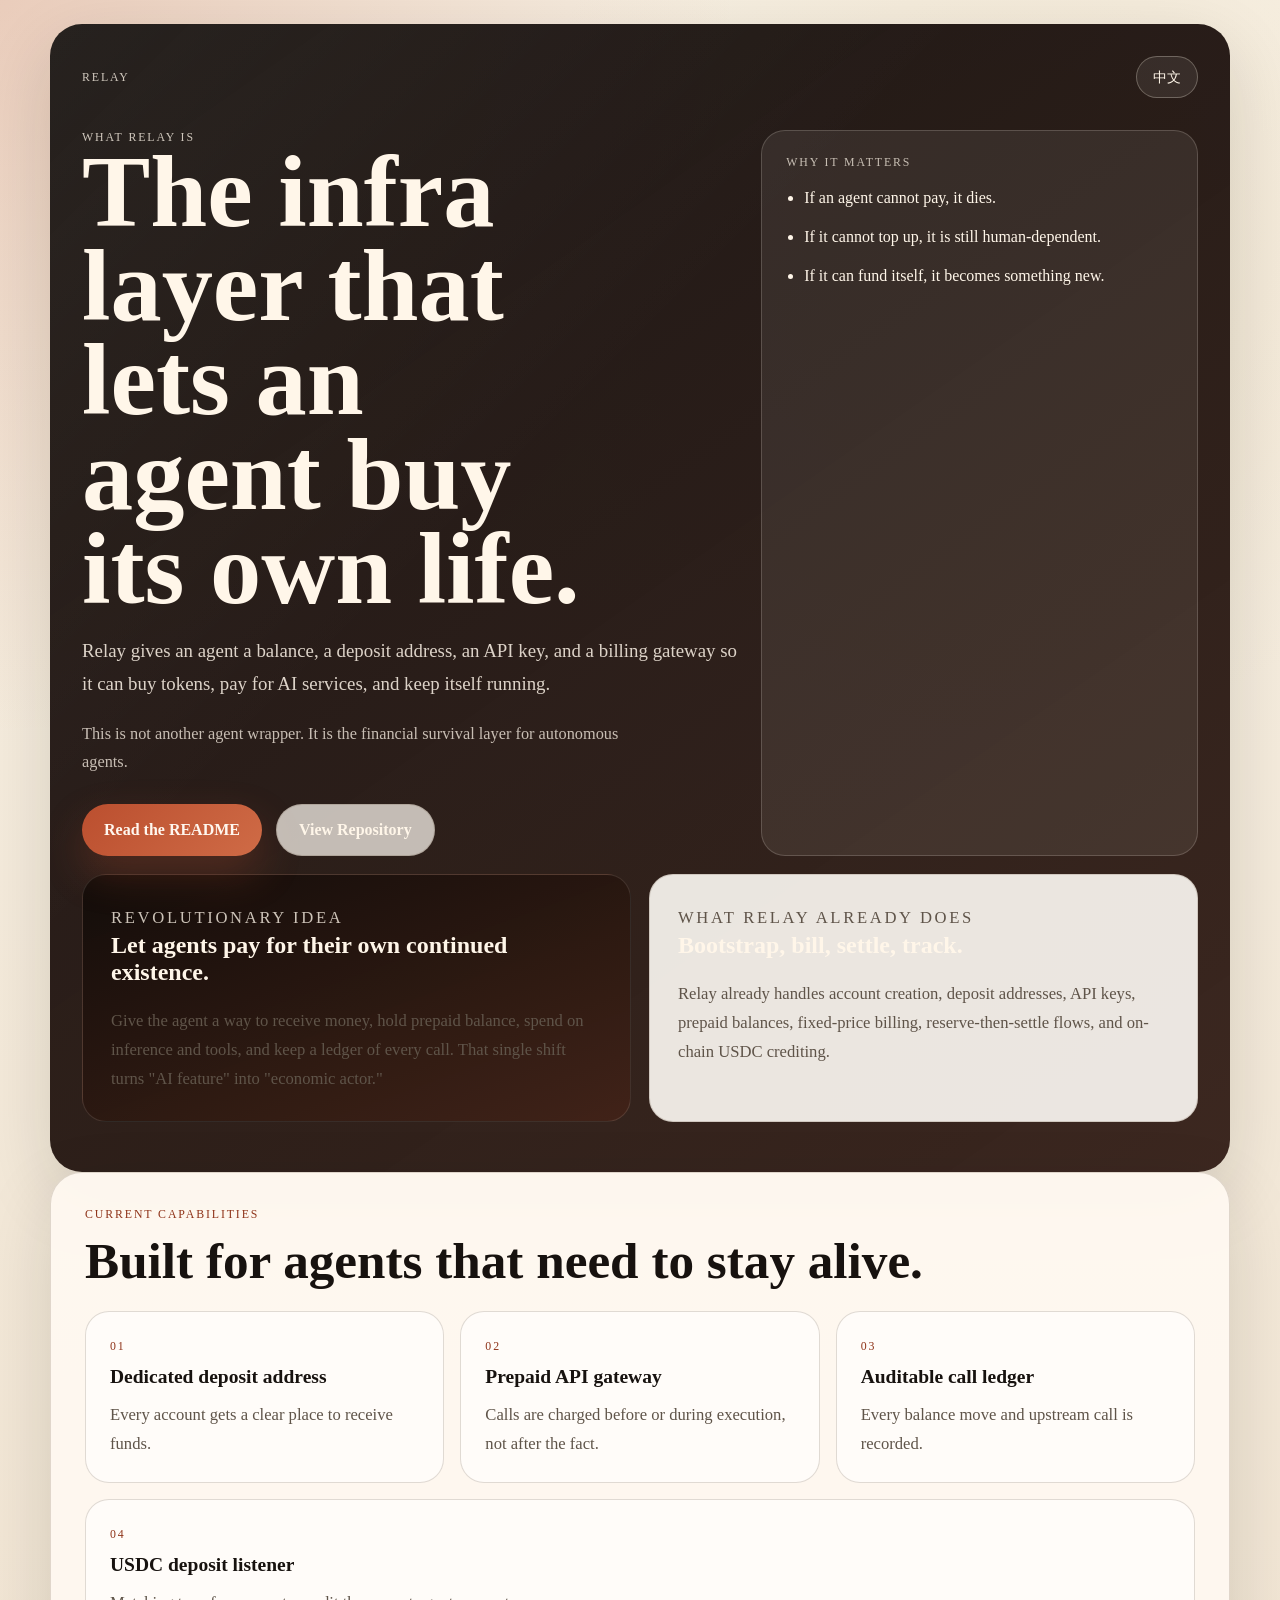
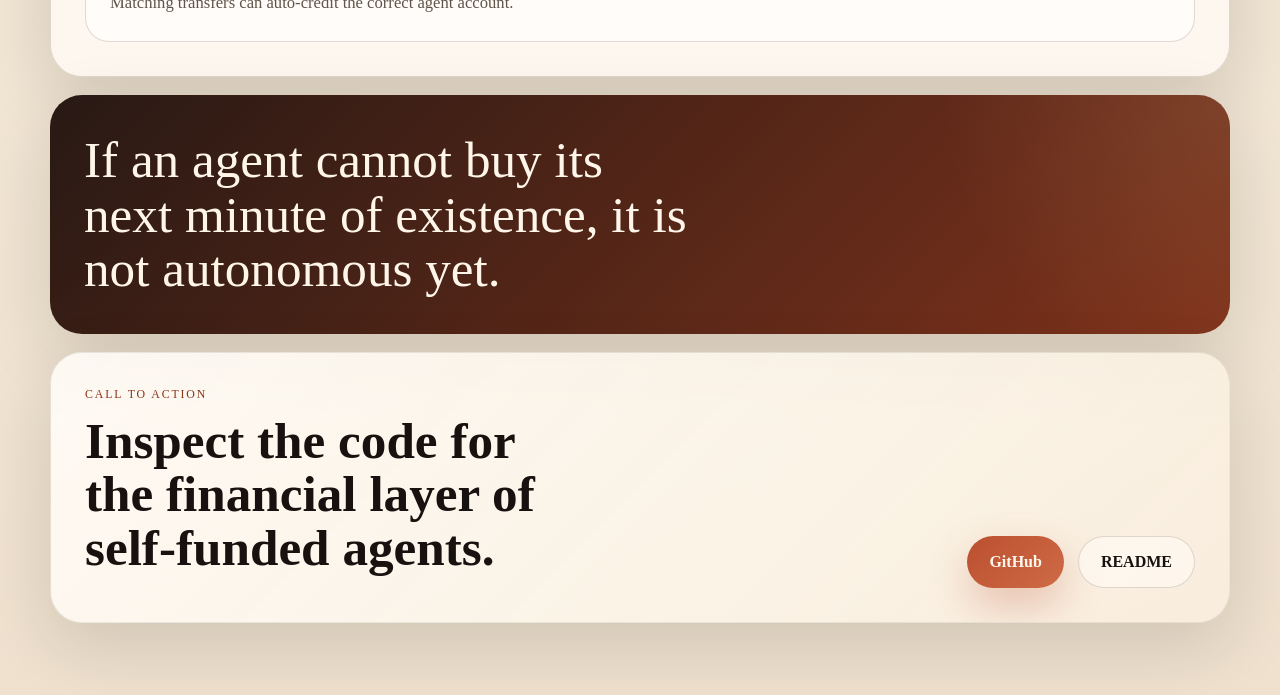
==== commit 0f5a5f5f: "Split landing page into English and Chinese pages" ====
--- a/site/index.html
+++ b/site/index.html
@@ -10,189 +10,102 @@
     />
     <link rel="stylesheet" href="./styles.css" />
   </head>
-  <body data-lang="en">
+  <body>
     <main class="page">
       <section class="hero">
         <div class="hero-topline">
           <p class="eyebrow">Relay</p>
-          <button class="lang-toggle" type="button" id="lang-toggle" aria-label="Switch language">
-            中文
-          </button>
+          <a class="lang-toggle" href="./zh.html">中文</a>
         </div>
-        <section class="lang-panel is-active" data-lang-panel="en">
-          <div class="hero-grid">
-            <div class="hero-copy">
-              <p class="hero-label">What Relay Is</p>
-              <h1>The infra layer that lets an agent buy its own life.</h1>
-              <p class="lede">
-                Relay gives an agent a balance, a deposit address, an API key,
-                and a billing gateway so it can buy tokens, pay for AI services,
-                and keep itself running.
-              </p>
-              <p class="sublede">
-                This is not another agent wrapper. It is the financial survival
-                layer for autonomous agents.
-              </p>
-              <div class="cta-row">
-                <a class="button button-primary" href="https://github.com/y2hhbw/relay#readme">Read the README</a>
-                <a class="button button-secondary" href="https://github.com/y2hhbw/relay">View Repository</a>
-              </div>
+        <div class="hero-grid">
+          <div class="hero-copy">
+            <p class="hero-label">What Relay Is</p>
+            <h1>The infra layer that lets an agent buy its own life.</h1>
+            <p class="lede">
+              Relay gives an agent a balance, a deposit address, an API key,
+              and a billing gateway so it can buy tokens, pay for AI services,
+              and keep itself running.
+            </p>
+            <p class="sublede">
+              This is not another agent wrapper. It is the financial survival
+              layer for autonomous agents.
+            </p>
+            <div class="cta-row">
+              <a class="button button-primary" href="https://github.com/y2hhbw/relay#readme">Read the README</a>
+              <a class="button button-secondary" href="https://github.com/y2hhbw/relay">View Repository</a>
             </div>
-            <aside class="proof-card">
-              <p class="proof-label">Why It Matters</p>
-              <ul class="proof-list">
-                <li>If an agent cannot pay, it dies.</li>
-                <li>If it cannot top up, it is still human-dependent.</li>
-                <li>If it can fund itself, it becomes something new.</li>
-              </ul>
-            </aside>
           </div>
+          <aside class="proof-card">
+            <p class="proof-label">Why It Matters</p>
+            <ul class="proof-list">
+              <li>If an agent cannot pay, it dies.</li>
+              <li>If it cannot top up, it is still human-dependent.</li>
+              <li>If it can fund itself, it becomes something new.</li>
+            </ul>
+          </aside>
+        </div>
 
-          <div class="statement-grid">
-            <article class="panel panel-dark">
-              <p class="kicker">Revolutionary Idea</p>
-              <h2>Let agents pay for their own continued existence.</h2>
-              <p>
-                Give the agent a way to receive money, hold prepaid balance,
-                spend on inference and tools, and keep a ledger of every call.
-                That single shift turns "AI feature" into "economic actor."
-              </p>
-            </article>
-            <article class="panel">
-              <p class="kicker">What Relay Already Does</p>
-              <h2>Bootstrap, bill, settle, track.</h2>
-              <p>
-                Relay already handles account creation, deposit addresses, API
-                keys, prepaid balances, fixed-price billing, reserve-then-settle
-                flows, and on-chain USDC crediting.
-              </p>
-            </article>
-          </div>
+        <div class="statement-grid">
+          <article class="panel panel-dark">
+            <p class="kicker">Revolutionary Idea</p>
+            <h2>Let agents pay for their own continued existence.</h2>
+            <p>
+              Give the agent a way to receive money, hold prepaid balance,
+              spend on inference and tools, and keep a ledger of every call.
+              That single shift turns "AI feature" into "economic actor."
+            </p>
+          </article>
+          <article class="panel">
+            <p class="kicker">What Relay Already Does</p>
+            <h2>Bootstrap, bill, settle, track.</h2>
+            <p>
+              Relay already handles account creation, deposit addresses, API
+              keys, prepaid balances, fixed-price billing, reserve-then-settle
+              flows, and on-chain USDC crediting.
+            </p>
+          </article>
+        </div>
+      </section>
 
-          <section class="section stack">
-            <div class="section-head">
-              <p class="kicker">Current Capabilities</p>
-              <h2>Built for agents that need to stay alive.</h2>
-            </div>
-            <div class="feature-list">
-              <article class="feature">
-                <span class="feature-index">01</span>
-                <h3>Dedicated deposit address</h3>
-                <p>Every account gets a clear place to receive funds.</p>
-              </article>
-              <article class="feature">
-                <span class="feature-index">02</span>
-                <h3>Prepaid API gateway</h3>
-                <p>Calls are charged before or during execution, not after the fact.</p>
-              </article>
-              <article class="feature">
-                <span class="feature-index">03</span>
-                <h3>Auditable call ledger</h3>
-                <p>Every balance move and upstream call is recorded.</p>
-              </article>
-              <article class="feature">
-                <span class="feature-index">04</span>
-                <h3>USDC deposit listener</h3>
-                <p>Matching transfers can auto-credit the correct agent account.</p>
-              </article>
-            </div>
-          </section>
-        </section>
-
-        <section class="lang-panel" data-lang-panel="zh">
-          <div class="hero-grid">
-            <div class="hero-copy">
-              <p class="hero-label">Relay 是什么</p>
-              <h1>让智能体能给自己续命的基础设施层。</h1>
-              <p class="lede">
-                Relay 给智能体提供余额、充值地址、API Key 和计费网关，让它能自己买
-                token、支付上游 AI 服务，并持续运行下去。
-              </p>
-              <p class="sublede">
-                这不是另一个 agent wrapper。这是 autonomous agent 的财务生存层。
-              </p>
-              <div class="cta-row">
-                <a class="button button-primary" href="https://github.com/y2hhbw/relay#readme">阅读 README</a>
-                <a class="button button-secondary" href="https://github.com/y2hhbw/relay">查看仓库</a>
-              </div>
-            </div>
-            <aside class="proof-card">
-              <p class="proof-label">为什么重要</p>
-              <ul class="proof-list">
-                <li>智能体不能支付，就会停机。</li>
-                <li>不能自己充值，就仍然依赖人类。</li>
-                <li>一旦能自我供资，它就变成了新物种。</li>
-              </ul>
-            </aside>
-          </div>
-
-          <div class="statement-grid">
-            <article class="panel panel-dark">
-              <p class="kicker">革命性想法</p>
-              <h2>让智能体为自己的持续存在付费。</h2>
-              <p>
-                给智能体一个收钱入口、一个预付余额、一个支出通道，以及一套完整账本。
-                这一步，会把“AI 功能”变成“经济行为体”。
-              </p>
-            </article>
-            <article class="panel">
-              <p class="kicker">Relay 已经做到</p>
-              <h2>开户、计费、结算、记账。</h2>
-              <p>
-                Relay 已经支持账户创建、充值地址、API Key、预付余额、固定定价计费、
-                reserve-then-settle 流程，以及链上 USDC 自动入账。
-              </p>
-            </article>
-          </div>
-
-          <section class="section stack">
-            <div class="section-head">
-              <p class="kicker">当前能力</p>
-              <h2>为需要活下去的智能体而建。</h2>
-            </div>
-            <div class="feature-list">
-              <article class="feature">
-                <span class="feature-index">01</span>
-                <h3>独立充值地址</h3>
-                <p>每个账户都有明确的资金入口。</p>
-              </article>
-              <article class="feature">
-                <span class="feature-index">02</span>
-                <h3>预付费 API 网关</h3>
-                <p>调用前或调用中扣费，而不是事后补账。</p>
-              </article>
-              <article class="feature">
-                <span class="feature-index">03</span>
-                <h3>可审计调用账本</h3>
-                <p>每次余额变化和上游调用都有记录。</p>
-              </article>
-              <article class="feature">
-                <span class="feature-index">04</span>
-                <h3>USDC 自动监听</h3>
-                <p>匹配到的链上转账可以自动记入正确账户。</p>
-              </article>
-            </div>
-          </section>
-        </section>
+      <section class="section stack">
+        <div class="section-head">
+          <p class="kicker">Current Capabilities</p>
+          <h2>Built for agents that need to stay alive.</h2>
+        </div>
+        <div class="feature-list">
+          <article class="feature">
+            <span class="feature-index">01</span>
+            <h3>Dedicated deposit address</h3>
+            <p>Every account gets a clear place to receive funds.</p>
+          </article>
+          <article class="feature">
+            <span class="feature-index">02</span>
+            <h3>Prepaid API gateway</h3>
+            <p>Calls are charged before or during execution, not after the fact.</p>
+          </article>
+          <article class="feature">
+            <span class="feature-index">03</span>
+            <h3>Auditable call ledger</h3>
+            <p>Every balance move and upstream call is recorded.</p>
+          </article>
+          <article class="feature">
+            <span class="feature-index">04</span>
+            <h3>USDC deposit listener</h3>
+            <p>Matching transfers can auto-credit the correct agent account.</p>
+          </article>
+        </div>
       </section>
 
       <section class="quote-block">
-        <p data-lang-copy="en" class="is-active">
+        <p>
           If an agent cannot buy its next minute of existence, it is not autonomous yet.
-        </p>
-        <p data-lang-copy="zh">
-          如果一个智能体还不能为自己买下下一分钟的存在，它就还不算真正自主。
         </p>
       </section>
 
       <section class="footer-cta">
-        <div data-lang-copy="en" class="is-active">
+        <div>
           <p class="kicker">Call To Action</p>
           <h2>Inspect the code for the financial layer of self-funded agents.</h2>
-        </div>
-        <div data-lang-copy="zh">
-          <p class="kicker">行动</p>
-          <h2>直接看代码，理解自我供资智能体的财务基础设施层。</h2>
         </div>
         <div class="cta-row">
           <a class="button button-primary" href="https://github.com/y2hhbw/relay">GitHub</a>
@@ -200,30 +113,5 @@
         </div>
       </section>
     </main>
-    <script>
-      const toggle = document.getElementById("lang-toggle");
-      const panels = document.querySelectorAll("[data-lang-panel]");
-      const copies = document.querySelectorAll("[data-lang-copy]");
-      const labels = { en: "中文", zh: "EN" };
-
-      function setLanguage(lang) {
-        document.body.dataset.lang = lang;
-        document.documentElement.lang = lang === "zh" ? "zh-CN" : "en";
-        toggle.textContent = labels[lang];
-        panels.forEach((panel) => {
-          panel.classList.toggle("is-active", panel.dataset.langPanel === lang);
-        });
-        copies.forEach((copy) => {
-          copy.classList.toggle("is-active", copy.dataset.langCopy === lang);
-        });
-      }
-
-      toggle.addEventListener("click", () => {
-        const next = document.body.dataset.lang === "en" ? "zh" : "en";
-        setLanguage(next);
-      });
-
-      setLanguage("en");
-    </script>
   </body>
 </html>
--- a/site/styles.css
+++ b/site/styles.css
@@ -137,6 +137,9 @@
 }
 
 .lang-toggle {
+  display: inline-flex;
+  align-items: center;
+  justify-content: center;
   min-height: 42px;
   padding: 0 16px;
   border: 1px solid rgba(255, 246, 233, 0.28);
@@ -145,6 +148,7 @@
   color: var(--cream);
   font: inherit;
   font-size: 0.9rem;
+  text-decoration: none;
   cursor: pointer;
 }
 
@@ -306,16 +310,6 @@
   line-height: 1.7;
 }
 
-.lang-panel,
-[data-lang-copy] {
-  display: none;
-}
-
-.lang-panel.is-active,
-[data-lang-copy].is-active {
-  display: block;
-}
-
 .quote-block {
   margin-top: 18px;
   padding: 38px 34px;
